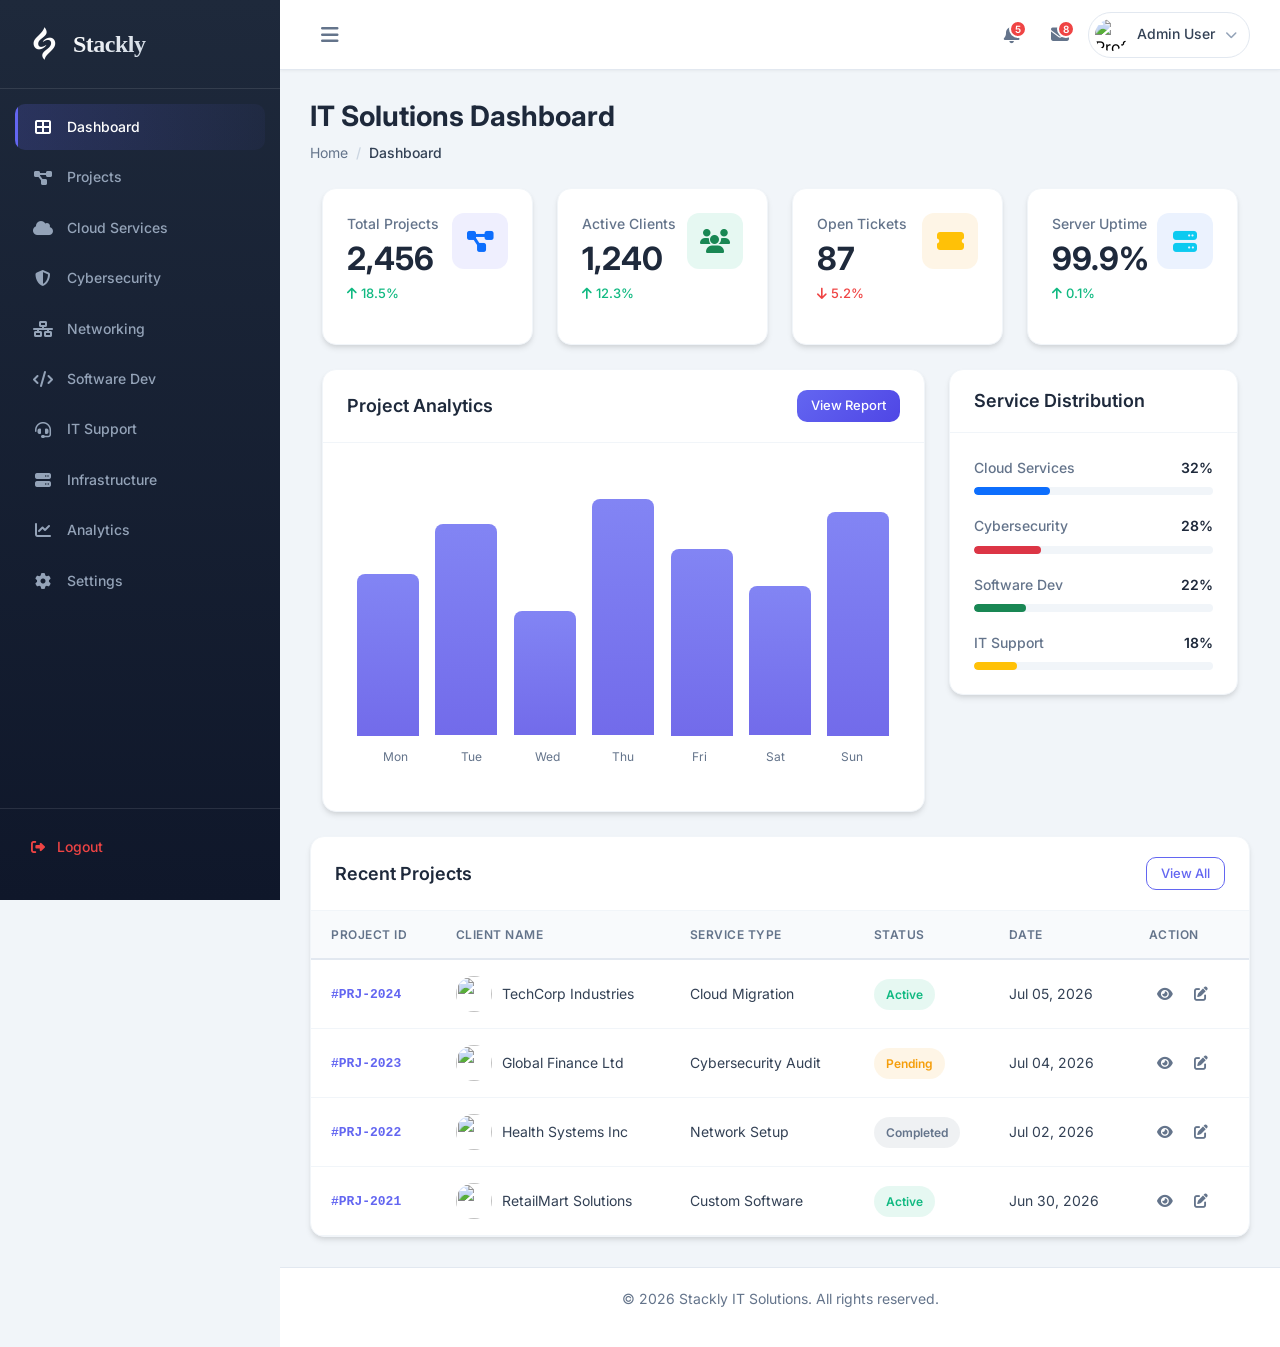
==== admin-dashboard.html @ 3735e94f "Add files via upload" ====
<!DOCTYPE html>
<html lang="en">
<head>
    <meta charset="UTF-8">
    <meta name="viewport" content="width=device-width, initial-scale=1.0, maximum-scale=1.0, user-scalable=no">
    <title>Stackly IT Solutions - Admin Dashboard</title>
    <link href="https://cdn.jsdelivr.net/npm/bootstrap@5.3.2/dist/css/bootstrap.min.css" rel="stylesheet">
    <link rel="stylesheet" href="https://cdnjs.cloudflare.com/ajax/libs/font-awesome/6.4.2/css/all.min.css">
    <link href="https://fonts.googleapis.com/css2?family=Inter:wght@300;400;500;600;700&display=swap" rel="stylesheet">
    <style>/* ============================================
   STACKLY ADMIN DASHBOARD - STYLE.CSS
   Modern, Professional, Responsive Design
   ============================================ */

/* CSS Variables */
:root {
    --primary-color: #6366f1;
    --primary-dark: #4f46e5;
    --secondary-color: #64748b;
    --success-color: #10b981;
    --danger-color: #ef4444;
    --warning-color: #f59e0b;
    --info-color: #3b82f6;
    --dark-color: #1e293b;
    --light-color: #f8fafc;
    --sidebar-width: 280px;
    --sidebar-collapsed: 80px;
    --header-height: 70px;
    --transition-speed: 0.3s;
    --border-radius: 12px;
    --box-shadow: 0 4px 6px -1px rgba(0, 0, 0, 0.1), 0 2px 4px -1px rgba(0, 0, 0, 0.06);
    --box-shadow-lg: 0 10px 15px -3px rgba(0, 0, 0, 0.1), 0 4px 6px -2px rgba(0, 0, 0, 0.05);
}

/* Reset & Base */
* {
    margin: 0;
    padding: 0;
    box-sizing: border-box;
}

body {
    font-family: 'Inter', -apple-system, BlinkMacSystemFont, 'Segoe UI', Roboto, sans-serif;
    background-color: #f1f5f9;
    color: #334155;
    overflow-x: hidden;
    line-height: 1.6;
}

a {
    text-decoration: none;
    color: inherit;
    transition: all var(--transition-speed) ease;
}

ul {
    list-style: none;
    padding: 0;
    margin: 0;
}

/* ============================================
   SIDEBAR STYLES
   ============================================ */
.sidebar {
    position: fixed;
    top: 0;
    left: 0;
    width: var(--sidebar-width);
    height: 100vh;
    background: linear-gradient(180deg, #1e293b 0%, #0f172a 100%);
    color: #fff;
    z-index: 1040;
    transition: all var(--transition-speed) ease;
    display: flex;
    flex-direction: column;
    overflow-y: auto;
    overflow-x: hidden;
}

/* Scrollbar Styling */
.sidebar::-webkit-scrollbar {
    width: 5px;
}

.sidebar::-webkit-scrollbar-track {
    background: transparent;
}

.sidebar::-webkit-scrollbar-thumb {
    background: rgba(255,255,255,0.2);
    border-radius: 10px;
}

/* Sidebar Header / Logo */
.sidebar-header {
    padding: 20px;
    display: flex;
    align-items: center;
    justify-content: space-between;
    border-bottom: 1px solid rgba(255,255,255,0.1);
    min-height: var(--header-height);
}

.logo-link {
    display: flex;
    align-items: center;
    gap: 12px;
}

.logo-container {
    display: flex;
    align-items: center;
    gap: 12px;
}

.logo-icon {
    width: 40px;
    height: 40px;
    background: linear-gradient(135deg, var(--primary-color), var(--primary-dark));
    border-radius: 10px;
    display: flex;
    align-items: center;
    justify-content: center;
    font-size: 18px;
    flex-shrink: 0;
}

.logo-text {
    font-size: 22px;
    font-weight: 700;
    letter-spacing: -0.5px;
    background: linear-gradient(135deg, #fff, #cbd5e1);
    -webkit-background-clip: text;
    -webkit-text-fill-color: transparent;
    background-clip: text;
}

.sidebar-close {
    background: none;
    border: none;
    color: #fff;
    font-size: 20px;
    cursor: pointer;
    display: none;
    padding: 5px;
    border-radius: 8px;
    transition: background 0.3s;
}

.sidebar-close:hover {
    background: rgba(255,255,255,0.1);
}

/* Sidebar Navigation */
.sidebar-nav {
    flex: 1;
    padding: 15px 0;
    display: flex;
    flex-direction: column;
}

.sidebar-menu {
    padding: 0 15px;
}

.menu-item {
    margin-bottom: 4px;
}

.menu-link {
    display: flex;
    align-items: center;
    gap: 12px;
    padding: 12px 16px;
    border-radius: 10px;
    color: #94a3b8;
    font-weight: 500;
    font-size: 14px;
    transition: all 0.3s ease;
    position: relative;
    overflow: hidden;
}

.menu-link::before {
    content: '';
    position: absolute;
    left: 0;
    top: 0;
    height: 100%;
    width: 3px;
    background: var(--primary-color);
    transform: scaleY(0);
    transition: transform 0.3s ease;
    border-radius: 0 4px 4px 0;
}

.menu-link:hover {
    color: #fff;
    background: rgba(255,255,255,0.05);
}

.menu-link:hover::before {
    transform: scaleY(1);
}

.menu-item.active .menu-link {
    color: #fff;
    background: linear-gradient(90deg, rgba(99, 102, 241, 0.2), rgba(99, 102, 241, 0.05));
}

.menu-item.active .menu-link::before {
    transform: scaleY(1);
}

.menu-icon {
    width: 24px;
    text-align: center;
    font-size: 16px;
}

.menu-text {
    white-space: nowrap;
    transition: opacity 0.3s;
}

/* Sidebar Footer / Logout */
.sidebar-footer {
    padding: 15px;
    margin-top: auto;
    border-top: 1px solid rgba(255,255,255,0.1);
}

.logout-btn {
    display: flex;
    align-items: center;
    gap: 12px;
    padding: 12px 16px;
    border-radius: 10px;
    color: #ef4444;
    font-weight: 500;
    font-size: 14px;
    transition: all 0.3s ease;
    width: 100%;
}

.logout-btn:hover {
    background: rgba(239, 68, 68, 0.1);
    color: #f87171;
}

/* ============================================
   MAIN WRAPPER
   ============================================ */
.main-wrapper {
    margin-left: var(--sidebar-width);
    min-height: 100vh;
    transition: margin-left var(--transition-speed) ease;
    display: flex;
    flex-direction: column;
}

/* ============================================
   HEADER STYLES
   ============================================ */
.main-header {
    position: sticky;
    top: 0;
    z-index: 1030;
    background: #fff;
    height: var(--header-height);
    padding: 0 24px;
    display: flex;
    align-items: center;
    justify-content: space-between;
    box-shadow: 0 1px 3px rgba(0,0,0,0.05);
    border-bottom: 1px solid #e2e8f0;
}

.header-left {
    display: flex;
    align-items: center;
    gap: 16px;
}

.hamburger-menu,
.sidebar-toggle {
    background: none;
    border: none;
    font-size: 20px;
    color: #64748b;
    cursor: pointer;
    width: 40px;
    height: 40px;
    display: flex;
    align-items: center;
    justify-content: center;
    border-radius: 10px;
    transition: all 0.3s;
}

.hamburger-menu:hover,
.sidebar-toggle:hover {
    background: #f1f5f9;
    color: var(--primary-color);
}

/* Search Box */
.search-box {
    position: relative;
    width: 300px;
}

.search-icon {
    position: absolute;
    left: 14px;
    top: 50%;
    transform: translateY(-50%);
    color: #94a3b8;
    font-size: 14px;
}

.search-input {
    width: 100%;
    padding: 10px 14px 10px 40px;
    border: 1px solid #e2e8f0;
    border-radius: 10px;
    background: #f8fafc;
    font-size: 14px;
    transition: all 0.3s;
    outline: none;
}

.search-input:focus {
    border-color: var(--primary-color);
    background: #fff;
    box-shadow: 0 0 0 3px rgba(99, 102, 241, 0.1);
}

/* Header Right */
.header-right {
    display: flex;
    align-items: center;
    gap: 8px;
}

.header-icon-wrapper {
    position: relative;
}

.header-icon {
    width: 40px;
    height: 40px;
    display: flex;
    align-items: center;
    justify-content: center;
    border-radius: 10px;
    color: #64748b;
    font-size: 18px;
    position: relative;
    transition: all 0.3s;
}

.header-icon:hover {
    background: #f1f5f9;
    color: var(--primary-color);
}

.notification-badge {
    position: absolute;
    top: 5px;
    right: 5px;
    width: 18px;
    height: 18px;
    background: var(--danger-color);
    color: #fff;
    font-size: 10px;
    font-weight: 600;
    border-radius: 50%;
    display: flex;
    align-items: center;
    justify-content: center;
    border: 2px solid #fff;
}

/* Profile Dropdown */
.profile-dropdown {
    position: relative;
}

.profile-btn {
    display: flex;
    align-items: center;
    gap: 10px;
    padding: 6px 12px 6px 6px;
    background: none;
    border: 1px solid #e2e8f0;
    border-radius: 50px;
    cursor: pointer;
    transition: all 0.3s;
}

.profile-btn:hover {
    border-color: var(--primary-color);
    box-shadow: 0 0 0 3px rgba(99, 102, 241, 0.1);
}

.profile-img {
    width: 32px;
    height: 32px;
    border-radius: 50%;
    object-fit: cover;
}

.profile-name {
    font-weight: 500;
    font-size: 14px;
    color: #334155;
}

.profile-arrow {
    font-size: 12px;
    color: #94a3b8;
    transition: transform 0.3s;
}

.profile-dropdown.active .profile-arrow {
    transform: rotate(180deg);
}

.profile-menu {
    position: absolute;
    top: calc(100% + 10px);
    right: 0;
    width: 200px;
    background: #fff;
    border-radius: 12px;
    box-shadow: var(--box-shadow-lg);
    padding: 8px;
    opacity: 0;
    visibility: hidden;
    transform: translateY(-10px);
    transition: all 0.3s ease;
    z-index: 1050;
    border: 1px solid #e2e8f0;
}

.profile-dropdown.active .profile-menu {
    opacity: 1;
    visibility: visible;
    transform: translateY(0);
}

.dropdown-item {
    display: flex;
    align-items: center;
    gap: 10px;
    padding: 10px 14px;
    border-radius: 8px;
    font-size: 14px;
    color: #334155;
    transition: all 0.2s;
}

.dropdown-item:hover {
    background: #f1f5f9;
    color: var(--primary-color);
}

.dropdown-item.text-danger:hover {
    background: #fef2f2;
    color: var(--danger-color);
}

.dropdown-divider {
    height: 1px;
    background: #e2e8f0;
    margin: 8px 0;
}

/* ============================================
   MAIN CONTENT
   ============================================ */
.main-content {
    flex: 1;
    padding: 24px;
    animation: fadeIn 0.4s ease;
}

@keyframes fadeIn {
    from { opacity: 0; transform: translateY(10px); }
    to { opacity: 1; transform: translateY(0); }
}

/* Section Header */
.section-header {
    margin-bottom: 24px;
}

.section-title {
    font-size: 28px;
    font-weight: 700;
    color: #1e293b;
    margin-bottom: 8px;
}

.breadcrumb {
    background: none;
    padding: 0;
    margin: 0;
    font-size: 14px;
}

.breadcrumb-item a {
    color: #64748b;
}

.breadcrumb-item a:hover {
    color: var(--primary-color);
}

.breadcrumb-item.active {
    color: #334155;
    font-weight: 500;
}

.breadcrumb-item + .breadcrumb-item::before {
    color: #cbd5e1;
}

/* ============================================
   CONTENT SECTIONS (Hidden by default)
   ============================================ */
.content-section {
    display: none;
    animation: fadeIn 0.4s ease;
}

.content-section.active {
    display: block;
}

/* ============================================
   STAT CARDS
   ============================================ */
.stat-card {
    background: #fff;
    border-radius: var(--border-radius);
    padding: 24px;
    box-shadow: var(--box-shadow);
    transition: transform 0.3s, box-shadow 0.3s;
    height: 100%;
    border: 1px solid #f1f5f9;
}

.stat-card:hover {
    transform: translateY(-5px);
    box-shadow: var(--box-shadow-lg);
}

.stat-card-content {
    display: flex;
    justify-content: space-between;
    align-items: flex-start;
}

.stat-label {
    font-size: 14px;
    color: #64748b;
    margin-bottom: 8px;
    font-weight: 500;
}

.stat-value {
    font-size: 32px;
    font-weight: 700;
    color: #1e293b;
    margin-bottom: 8px;
    line-height: 1;
}

.stat-change {
    font-size: 13px;
    font-weight: 500;
    display: flex;
    align-items: center;
    gap: 4px;
}

.stat-change.positive {
    color: var(--success-color);
}

.stat-change.negative {
    color: var(--danger-color);
}

.stat-icon {
    width: 56px;
    height: 56px;
    border-radius: 12px;
    display: flex;
    align-items: center;
    justify-content: center;
    font-size: 24px;
}

.bg-primary-soft { background: rgba(99, 102, 241, 0.1); }
.bg-success-soft { background: rgba(16, 185, 129, 0.1); }
.bg-warning-soft { background: rgba(245, 158, 11, 0.1); }
.bg-info-soft { background: rgba(59, 130, 246, 0.1); }
.bg-danger-soft { background: rgba(239, 68, 68, 0.1); }

/* ============================================
   CONTENT CARDS
   ============================================ */
.content-card {
    background: #fff;
    border-radius: var(--border-radius);
    box-shadow: var(--box-shadow);
    border: 1px solid #f1f5f9;
    overflow: hidden;
}

.card-header-custom {
    padding: 20px 24px;
    display: flex;
    justify-content: space-between;
    align-items: center;
    border-bottom: 1px solid #f1f5f9;
}

.card-title {
    font-size: 18px;
    font-weight: 600;
    color: #1e293b;
    margin: 0;
}

.card-body-custom {
    padding: 24px;
}

/* ============================================
   CHART PLACEHOLDER
   ============================================ */
.chart-placeholder {
    height: 300px;
    display: flex;
    flex-direction: column;
    justify-content: flex-end;
    padding: 20px 0;
}

.chart-bars {
    display: flex;
    justify-content: space-around;
    align-items: flex-end;
    height: 250px;
    gap: 16px;
    padding: 0 10px;
}

.chart-bar {
    flex: 1;
    background: linear-gradient(180deg, var(--primary-color), var(--primary-dark));
    border-radius: 8px 8px 0 0;
    min-width: 30px;
    transition: all 0.3s ease;
    animation: growUp 1s ease forwards;
    transform-origin: bottom;
    opacity: 0.8;
}

.chart-bar:hover {
    opacity: 1;
    transform: scaleY(1.05);
}

@keyframes growUp {
    from { transform: scaleY(0); }
    to { transform: scaleY(1); }
}

.chart-labels {
    display: flex;
    justify-content: space-around;
    margin-top: 12px;
    padding: 0 10px;
}

.chart-labels span {
    flex: 1;
    text-align: center;
    font-size: 12px;
    color: #64748b;
}

/* ============================================
   DISTRIBUTION CHART
   ============================================ */
.distribution-chart {
    display: flex;
    flex-direction: column;
    gap: 20px;
}

.distribution-item {
    display: flex;
    flex-direction: column;
    gap: 8px;
}

.distribution-info {
    display: flex;
    justify-content: space-between;
    font-size: 14px;
}

.distribution-name {
    color: #64748b;
    font-weight: 500;
}

.distribution-value {
    font-weight: 600;
    color: #1e293b;
}

.progress-custom {
    height: 8px;
    background: #f1f5f9;
    border-radius: 10px;
    overflow: hidden;
}

.progress-bar-custom {
    height: 100%;
    border-radius: 10px;
    transition: width 1s ease;
}

/* ============================================
   TABLES
   ============================================ */
.table-custom {
    width: 100%;
    border-collapse: separate;
    border-spacing: 0;
}

.table-custom thead th {
    padding: 14px 20px;
    font-size: 12px;
    font-weight: 600;
    text-transform: uppercase;
    letter-spacing: 0.5px;
    color: #64748b;
    background: #f8fafc;
    border-bottom: 2px solid #e2e8f0;
    white-space: nowrap;
}

.table-custom tbody td {
    padding: 16px 20px;
    font-size: 14px;
    color: #334155;
    border-bottom: 1px solid #f1f5f9;
    vertical-align: middle;
}

.table-custom tbody tr {
    transition: background 0.2s;
}

.table-custom tbody tr:hover {
    background: #f8fafc;
}

.case-id {
    font-family: 'Courier New', monospace;
    font-weight: 600;
    color: var(--primary-color);
    font-size: 13px;
}

.client-info {
    display: flex;
    align-items: center;
    gap: 10px;
}

.client-avatar {
    width: 36px;
    height: 36px;
    border-radius: 50%;
    object-fit: cover;
}

/* Badges */
.badge-status {
    display: inline-flex;
    align-items: center;
    padding: 6px 12px;
    border-radius: 50px;
    font-size: 12px;
    font-weight: 600;
}

.status-active {
    background: rgba(16, 185, 129, 0.1);
    color: var(--success-color);
}

.status-pending {
    background: rgba(245, 158, 11, 0.1);
    color: var(--warning-color);
}

.status-closed {
    background: rgba(100, 116, 139, 0.1);
    color: var(--secondary-color);
}

.badge-role {
    display: inline-flex;
    align-items: center;
    padding: 4px 10px;
    border-radius: 6px;
    font-size: 12px;
    font-weight: 600;
}

.role-admin {
    background: rgba(99, 102, 241, 0.1);
    color: var(--primary-color);
}

.role-lawyer {
    background: rgba(59, 130, 246, 0.1);
    color: var(--info-color);
}

.role-clerk {
    background: rgba(16, 185, 129, 0.1);
    color: var(--success-color);
}

/* Action Buttons */
.btn-action {
    display: inline-flex;
    align-items: center;
    justify-content: center;
    width: 32px;
    height: 32px;
    border-radius: 8px;
    color: #64748b;
    margin-right: 4px;
    transition: all 0.2s;
}

.btn-action:hover {
    background: #f1f5f9;
    color: var(--primary-color);
}

.btn-action.text-danger:hover {
    background: #fef2f2;
    color: var(--danger-color);
}

/* ============================================
   CATEGORY CARDS (Law Section)
   ============================================ */
.category-card {
    background: #fff;
    border-radius: var(--border-radius);
    padding: 30px;
    text-align: center;
    box-shadow: var(--box-shadow);
    border: 1px solid #f1f5f9;
    transition: all 0.3s ease;
    height: 100%;
}

.category-card:hover {
    transform: translateY(-5px);
    box-shadow: var(--box-shadow-lg);
}

.category-icon {
    width: 70px;
    height: 70px;
    border-radius: 16px;
    display: flex;
    align-items: center;
    justify-content: center;
    font-size: 28px;
    margin: 0 auto 20px;
}

.category-card h4 {
    font-size: 18px;
    font-weight: 600;
    margin-bottom: 12px;
    color: #1e293b;
}

.category-card p {
    font-size: 14px;
    color: #64748b;
    margin-bottom: 20px;
    line-height: 1.6;
}

/* ============================================
   DOCUMENT CARDS
   ============================================ */
.document-card {
    background: #fff;
    border-radius: var(--border-radius);
    padding: 24px;
    box-shadow: var(--box-shadow);
    border: 1px solid #f1f5f9;
    transition: all 0.3s ease;
    height: 100%;
}

.document-card:hover {
    transform: translateY(-5px);
    box-shadow: var(--box-shadow-lg);
}

.document-icon {
    font-size: 48px;
    margin-bottom: 16px;
}

.document-card h5 {
    font-size: 18px;
    font-weight: 600;
    margin-bottom: 10px;
    color: #1e293b;
}

.document-card p {
    font-size: 14px;
    color: #64748b;
    margin-bottom: 20px;
}

.document-meta {
    display: flex;
    justify-content: space-between;
    align-items: center;
}

.document-meta span {
    font-size: 13px;
    color: #94a3b8;
}

/* ============================================
   SETTINGS FORM
   ============================================ */
.settings-form .form-label {
    font-size: 14px;
    font-weight: 500;
    color: #334155;
    margin-bottom: 8px;
}

.form-control-custom {
    width: 100%;
    padding: 12px 16px;
    border: 1px solid #e2e8f0;
    border-radius: 10px;
    font-size: 14px;
    background: #f8fafc;
    transition: all 0.3s;
    outline: none;
    color: #334155;
}

.form-control-custom:focus {
    border-color: var(--primary-color);
    background: #fff;
    box-shadow: 0 0 0 3px rgba(99, 102, 241, 0.1);
}

/* Notification Settings */
.notification-settings {
    display: flex;
    flex-direction: column;
    gap: 16px;
}

.form-check-custom {
    display: flex;
    align-items: center;
    gap: 12px;
    cursor: pointer;
}

.form-check-custom input[type="checkbox"] {
    width: 20px;
    height: 20px;
    accent-color: var(--primary-color);
    cursor: pointer;
}

.form-check-custom label {
    font-size: 14px;
    color: #334155;
    cursor: pointer;
    margin: 0;
}

/* ============================================
   FOOTER
   ============================================ */
.main-footer {
    padding: 20px 24px;
    text-align: center;
    border-top: 1px solid #e2e8f0;
    background: #fff;
    font-size: 14px;
    color: #64748b;
}

/* ============================================
   MOBILE OVERLAY
   ============================================ */
.mobile-overlay {
    position: fixed;
    top: 0;
    left: 0;
    width: 100%;
    height: 100%;
    background: rgba(0,0,0,0.5);
    z-index: 1035;
    opacity: 0;
    visibility: hidden;
    transition: all 0.3s ease;
}

.mobile-overlay.active {
    opacity: 1;
    visibility: visible;
}

/* ============================================
   COLLAPSED SIDEBAR (Desktop)
   ============================================ */
.sidebar.collapsed {
    width: var(--sidebar-collapsed);
}

.sidebar.collapsed .logo-text,
.sidebar.collapsed .menu-text,
.sidebar.collapsed .logout-btn span {
    opacity: 0;
    display: none;
}

.sidebar.collapsed .logo-container {
    justify-content: center;
}

.sidebar.collapsed .menu-link {
    justify-content: center;
    padding: 12px;
}

.sidebar.collapsed .sidebar-menu {
    padding: 0 10px;
}

.sidebar.collapsed .logout-btn {
    justify-content: center;
    padding: 12px;
}

.sidebar.collapsed + .main-wrapper {
    margin-left: var(--sidebar-collapsed);
}

/* ============================================
   RESPONSIVE STYLES
   ============================================ */
@media (max-width: 1199.98px) {
    .search-box {
        width: 200px;
    }
}

@media (max-width: 991.98px) {
    /* Sidebar becomes overlay on mobile */
    .sidebar {
        transform: translateX(-100%);
        width: var(--sidebar-width);
    }

    .sidebar.active {
        transform: translateX(0);
    }

    .sidebar.collapsed {
        transform: translateX(-100%);
        width: var(--sidebar-width);
    }

    .sidebar.collapsed .logo-text,
    .sidebar.collapsed .menu-text,
    .sidebar.collapsed .logout-btn span {
        display: inline;
        opacity: 1;
    }

    .sidebar.collapsed .menu-link {
        justify-content: flex-start;
        padding: 12px 16px;
    }

    .sidebar.collapsed .sidebar-menu {
        padding: 0 15px;
    }

    .sidebar.collapsed .logout-btn {
        justify-content: flex-start;
        padding: 12px 16px;
    }

    .main-wrapper {
        margin-left: 0;
    }

    .sidebar-close {
        display: block;
    }

    .search-box {
        width: 180px;
    }

    .profile-name {
        display: none !important;
    }
}

@media (max-width: 767.98px) {
    .main-content {
        padding: 16px;
    }

    .section-title {
        font-size: 22px;
    }

    .search-box {
        width: 140px;
    }

    .search-input {
        padding: 8px 10px 8px 36px;
        font-size: 13px;
    }

    .stat-value {
        font-size: 24px;
    }

    .card-header-custom {
        padding: 16px;
        flex-direction: column;
        gap: 10px;
        align-items: flex-start;
    }

    .table-custom thead th,
    .table-custom tbody td {
        padding: 12px 14px;
        font-size: 13px;
    }

    .client-avatar {
        width: 28px;
        height: 28px;
    }
}

@media (max-width: 575.98px) {
    .main-header {
        padding: 0 12px;
    }

    .header-left {
        gap: 8px;
    }

    .header-right {
        gap: 4px;
    }

    .search-box {
        width: 120px;
    }

    .main-content {
        padding: 12px;
    }

    .stat-card {
        padding: 16px;
    }

    .stat-icon {
        width: 44px;
        height: 44px;
        font-size: 18px;
    }

    .category-card {
        padding: 20px;
    }

    .category-icon {
        width: 50px;
        height: 50px;
        font-size: 20px;
    }
}

/* Smooth scrollbar for main content */
.main-content::-webkit-scrollbar {
    width: 8px;
}

.main-content::-webkit-scrollbar-track {
    background: #f1f5f9;
}

.main-content::-webkit-scrollbar-thumb {
    background: #cbd5e1;
    border-radius: 4px;
}

/* Button Styles */
.btn {
    display: inline-flex;
    align-items: center;
    justify-content: center;
    gap: 8px;
    padding: 10px 20px;
    border-radius: 10px;
    font-size: 14px;
    font-weight: 500;
    transition: all 0.3s;
    border: none;
    cursor: pointer;
}

.btn-primary {
    background: linear-gradient(135deg, var(--primary-color), var(--primary-dark));
    color: #fff;
}

.btn-primary:hover {
    transform: translateY(-2px);
    box-shadow: 0 4px 12px rgba(99, 102, 241, 0.3);
}

.btn-outline-primary {
    background: transparent;
    color: var(--primary-color);
    border: 1px solid var(--primary-color);
}

.btn-outline-primary:hover {
    background: var(--primary-color);
    color: #fff;
}

.btn-outline-secondary {
    background: transparent;
    color: #64748b;
    border: 1px solid #e2e8f0;
}

.btn-outline-secondary:hover {
    background: #f1f5f9;
}

.btn-outline-danger {
    background: transparent;
    color: var(--danger-color);
    border: 1px solid var(--danger-color);
}

.btn-outline-danger:hover {
    background: var(--danger-color);
    color: #fff;
}

.btn-outline-success {
    background: transparent;
    color: var(--success-color);
    border: 1px solid var(--success-color);
}

.btn-outline-success:hover {
    background: var(--success-color);
    color: #fff;
}

.btn-outline-warning {
    background: transparent;
    color: var(--warning-color);
    border: 1px solid var(--warning-color);
}

.btn-outline-warning:hover {
    background: var(--warning-color);
    color: #fff;
}

.btn-sm {
    padding: 6px 14px;
    font-size: 13px;
}

.w-100 {
    width: 100%;
}

/* Utility classes */
.text-danger {
    color: var(--danger-color) !important;
}

.ms-2 {
    margin-left: 0.5rem;
}

.mt-4 {
    margin-top: 1.5rem;


}

        
.logo{
    display:flex;
    align-items:center;
    gap:5px;
}

.logo-img{
    width:48px;
    height:48px;
    object-fit:contain;
}

.logo-text{
    font-family:'Playfair Display', serif;
    font-size:24px;
    font-weight:600;
    color:#fff;
    margin:0;
}






@media (max-width:576px){
    .search-box{
        display:none;
    }
}

@media (max-width:576px){
    .header-icon{
        width:34px;
        height:34px;
        font-size:15px;
    }
}
@media (max-width:576px){
    .logo-img{
        width:38px;
        height:38px;
    }

    .logo-text{
        font-size:20px;
    }
}


@media (max-width:576px){
    .sidebar{
        width:260px;
    }
}

@media (max-width:576px){

    .stat-card,
    .content-card,
    .category-card,
    .document-card{
        padding:15px;
        border-radius:12px;
    }

}


.table-responsive{
    overflow-x:auto;
    -webkit-overflow-scrolling:touch;
}



@media (max-width:576px){

    .btn{
        width:100%;
        margin-top:8px;
    }

}
@media (max-width:576px){

    .main-header{
        height:60px;
        padding:0 10px;
    }

}
@media (max-width:576px){

    .stat-value{
        font-size:20px;
    }

}









/* =========================
   MOBILE RESPONSIVE FIX
========================= */

html,
body{
    overflow-x:hidden;
    width:100%;
}

.main-wrapper{
    width:100%;
    overflow-x:hidden;
}

.main-content{
    width:100%;
    overflow-x:hidden;
}

/* Cards */
@media (max-width:768px){

    .row{
        --bs-gutter-x:1rem;
    }

    .stat-card{
        margin-bottom:15px;
    }

    .stat-card-content{
        flex-direction:column;
        gap:15px;
        align-items:flex-start;
    }

    .stat-icon{
        align-self:flex-end;
    }

    .content-card{
        overflow:hidden;
    }

    .card-body-custom{
        padding:15px;
    }

}

/* Charts */

@media (max-width:768px){

    .chart-placeholder{
        height:220px;
    }

    .chart-bars{
        height:170px;
        gap:8px;
    }

    .chart-bar{
        min-width:14px;
    }

}

/* Tables */

.table-responsive{
    overflow-x:auto;
    -webkit-overflow-scrolling:touch;
}

.table-custom{
    min-width:700px;
}

/* Header */

@media(max-width:768px){

    .main-header{
        padding:0 12px;
    }

    .header-right{
        gap:6px;
    }

    .profile-btn{
        padding:5px;
        border:none;
    }

}

/* Sidebar */

@media(max-width:768px){

    .sidebar{
        width:260px;
    }

}

/* Content */

@media(max-width:768px){

    .section-title{
        font-size:22px;
    }

    .main-content{
        padding:15px;
    }

}

/* Notification List */
.notification-list {
    display: flex;
    flex-direction: column;
    gap: 12px;
}

.notification-item {
    display: flex;
    align-items: flex-start;
    gap: 14px;
    padding: 16px;
    border-radius: 12px;
    background: #f8fafc;
    transition: all 0.3s ease;
    border-left: 3px solid transparent;
}

.notification-item:hover {
    background: #f1f5f9;
}

.notification-item.unread {
    background: #fff;
    border-left: 3px solid var(--primary-color);
    box-shadow: 0 2px 8px rgba(99, 102, 241, 0.08);
}

.notification-icon {
    width: 44px;
    height: 44px;
    border-radius: 10px;
    display: flex;
    align-items: center;
    justify-content: center;
    font-size: 18px;
    flex-shrink: 0;
}

.notification-content {
    flex: 1;
}

.notification-content h6 {
    font-size: 14px;
    font-weight: 600;
    color: #1e293b;
    margin: 0 0 4px 0;
}

.notification-content p {
    font-size: 13px;
    color: #64748b;
    margin: 0 0 6px 0;
    line-height: 1.5;
}

.notification-time {
    font-size: 12px;
    color: #94a3b8;
}


/* ============================================
   DESKTOP VIEW FIXES (992px and above)
   ============================================ */

@media (min-width: 992px) {
    .sidebar {
        position: fixed;
        top: 0;
        left: 0;
        width: var(--sidebar-width);
        height: 100vh;
        transform: translateX(0) !important;
        z-index: 1040;
    }

    .sidebar.collapsed {
        width: var(--sidebar-collapsed);
    }

    .sidebar.collapsed .logo-text,
    .sidebar.collapsed .menu-text,
    .sidebar.collapsed .logout-btn span {
        opacity: 0;
        display: none;
    }

    .sidebar.collapsed .logo-container,
    .sidebar.collapsed .menu-link,
    .sidebar.collapsed .logout-btn {
        justify-content: center;
    }

    .sidebar.collapsed .menu-link {
        padding: 12px;
    }

    .sidebar.collapsed .sidebar-menu {
        padding: 0 10px;
    }

    .sidebar.collapsed .logout-btn {
        padding: 12px;
    }

    .main-wrapper {
        margin-left: var(--sidebar-width);
    }

    .sidebar.collapsed + .main-wrapper {
        margin-left: var(--sidebar-collapsed);
    }

    .mobile-overlay {
        display: none !important;
    }

    .sidebar-close {
        display: none !important;
    }

    .hamburger-menu {
        display: none !important;
    }

    .sidebar-toggle {
        display: flex !important;
    }

    /* Stat cards - 4 per row on desktop */
    .col-xl-3 {
        flex: 0 0 auto;
        width: 25%;
    }

    /* Category cards - 4 per row on desktop */
    .col-lg-3 {
        flex: 0 0 auto;
        width: 25%;
    }

    /* Document cards - 3 per row on desktop */
    .col-lg-4 {
        flex: 0 0 auto;
        width: 33.333333%;
    }

    /* Charts - 8/4 split on desktop */
    .col-lg-8 {
        flex: 0 0 auto;
        width: 66.666667%;
    }

    .col-lg-4 {
        flex: 0 0 auto;
        width: 33.333333%;
    }

    /* Settings - 8/4 split */
    .col-lg-8 {
        flex: 0 0 auto;
        width: 66.666667%;
    }

    /* Search box visible on desktop */
    .search-box {
        display: block;
        width: 300px;
    }

    /* Profile name visible */
    .profile-name {
        display: inline !important;
    }

    /* Table responsive - no need for scroll on desktop */
    .table-responsive {
        overflow-x: visible;
    }

    .table-custom {
        min-width: auto;
    }
}

/* ============================================
   TABLET VIEW (768px - 991px)
   ============================================ */

@media (min-width: 768px) and (max-width: 991.98px) {
    .sidebar {
        transform: translateX(-100%);
        width: var(--sidebar-width);
    }

    .sidebar.active {
        transform: translateX(0);
    }

    .main-wrapper {
        margin-left: 0;
    }

    .sidebar-toggle {
        display: none !important;
    }

    .hamburger-menu {
        display: flex !important;
    }

    /* Stat cards - 2 per row on tablet */
    .col-md-6 {
        flex: 0 0 auto;
        width: 50%;
    }

    /* Category cards - 2 per row on tablet */
    .col-md-6 {
        flex: 0 0 auto;
        width: 50%;
    }

    /* Document cards - 2 per row on tablet */
    .col-md-6 {
        flex: 0 0 auto;
        width: 50%;
    }

    /* Charts - full width on tablet */
    .col-lg-8, .col-lg-4 {
        flex: 0 0 auto;
        width: 100%;
    }

    /* Settings - full width on tablet */
    .col-lg-8, .col-lg-4 {
        flex: 0 0 auto;
        width: 100%;
    }

    .search-box {
        width: 200px;
    }

    .profile-name {
        display: none !important;
    }
}

/* ============================================
   MOBILE VIEW (below 768px)
   ============================================ */

@media (max-width: 767.98px) {
    .sidebar {
        transform: translateX(-100%);
        width: 280px !important;
    }

    .sidebar.active {
        transform: translateX(0);
    }

    .main-wrapper {
        margin-left: 0 !important;
    }

    .sidebar-toggle {
        display: none !important;
    }

    .hamburger-menu {
        display: flex !important;
    }

    /* Stat cards - 2 per row on mobile */
    .col-6 {
        flex: 0 0 auto;
        width: 50%;
    }

    /* Category cards - 2 per row on mobile */
    .col-6 {
        flex: 0 0 auto;
        width: 50%;
    }

    /* Document cards - 2 per row on mobile */
    .col-6 {
        flex: 0 0 auto;
        width: 50%;
    }

    /* Charts - full width on mobile */
    .col-lg-8, .col-lg-4, .col-md-6 {
        flex: 0 0 auto;
        width: 100%;
    }

    /* Settings - full width on mobile */
    .col-lg-8, .col-lg-4, .col-md-6 {
        flex: 0 0 auto;
        width: 100%;
    }

    .search-box {
        display: none;
    }

    .profile-name {
        display: none !important;
    }

    .main-content {
        padding: 16px;
    }

    .section-title {
        font-size: 22px;
    }

    .stat-card {
        padding: 16px;
    }

    .stat-value {
        font-size: 22px;
    }

    .chart-placeholder {
        height: 220px;
    }

    .chart-bars {
        height: 170px;
    }

    .table-responsive {
        overflow-x: auto;
        -webkit-overflow-scrolling: touch;
    }

    .table-custom {
        min-width: 600px;
    }

    .card-header-custom {
        padding: 16px;
        flex-direction: column;
        gap: 10px;
        align-items: flex-start;
    }
}

/* ============================================
   EXTRA SMALL MOBILE (below 576px)
   ============================================ */

@media (max-width: 575.98px) {
    .main-header {
        height: 60px;
        padding: 0 12px;
    }

    .header-left {
        gap: 8px;
    }

    .header-right {
        gap: 4px;
    }

    .hamburger-menu, .sidebar-toggle {
        width: 36px;
        height: 36px;
        font-size: 16px;
    }

    .header-icon {
        width: 34px;
        height: 34px;
        font-size: 15px;
    }

    .profile-btn {
        padding: 4px 8px 4px 4px;
    }

    .profile-img {
        width: 28px;
        height: 28px;
    }

    .main-content {
        padding: 12px;
    }

    .section-title {
        font-size: 20px;
    }

    .breadcrumb {
        font-size: 12px;
    }

    .stat-card {
        padding: 14px;
    }

    .stat-card-content {
        flex-direction: row;
        gap: 10px;
        align-items: center;
    }

    .stat-value {
        font-size: 20px;
    }

    .stat-label {
        font-size: 12px;
    }

    .stat-change {
        font-size: 11px;
    }

    .stat-icon {
        width: 40px;
        height: 40px;
        font-size: 16px;
    }

    .content-card {
        border-radius: 12px;
    }

    .card-header-custom {
        padding: 14px 16px;
    }

    .card-body-custom {
        padding: 16px;
    }

    .card-title {
        font-size: 16px;
    }

    .chart-placeholder {
        height: 200px;
        padding: 10px 0;
    }

    .chart-bars {
        height: 160px;
        gap: 6px;
    }

    .chart-bar {
        min-width: 12px;
        border-radius: 4px 4px 0 0;
    }

    .chart-labels {
        margin-top: 8px;
    }

    .chart-labels span {
        font-size: 10px;
    }

    .distribution-chart {
        gap: 14px;
    }

    .distribution-info {
        font-size: 13px;
    }

    .progress-custom {
        height: 6px;
    }

    .table-custom thead th,
    .table-custom tbody td {
        padding: 10px 12px;
        font-size: 12px;
    }

    .client-avatar {
        width: 28px;
        height: 28px;
    }

    .case-id {
        font-size: 11px;
    }

    .badge-status {
        padding: 4px 8px;
        font-size: 10px;
    }

    .btn-action {
        width: 28px;
        height: 28px;
    }

    .category-card {
        padding: 18px;
        border-radius: 12px;
    }

    .category-icon {
        width: 48px;
        height: 48px;
        font-size: 20px;
        border-radius: 12px;
    }

    .category-card h4 {
        font-size: 15px;
    }

    .category-card p {
        font-size: 12px;
    }

    .document-card {
        padding: 18px;
        border-radius: 12px;
    }

    .document-icon {
        font-size: 36px;
    }

    .document-card h5 {
        font-size: 15px;
    }

    .document-card p {
        font-size: 12px;
    }

    .settings-form .form-label {
        font-size: 13px;
    }

    .form-control-custom {
        padding: 10px 12px;
        font-size: 13px;
    }

    .btn {
        padding: 8px 16px;
        font-size: 13px;
    }

    .btn-sm {
        padding: 5px 10px;
        font-size: 12px;
    }

    .main-footer {
        padding: 14px 16px;
        font-size: 12px;
    }

    .sidebar {
        width: 260px;
    }

    .sidebar-header {
        padding: 14px 16px;
        min-height: 60px;
    }

    .logo-img {
        width: 36px;
        height: 36px;
    }

    .logo-text {
        font-size: 18px;
    }

    .menu-link {
        padding: 10px 14px;
        font-size: 13px;
    }

    .menu-icon {
        font-size: 15px;
    }

    .notification-item {
        padding: 12px;
        gap: 10px;
    }

    .notification-icon {
        width: 36px;
        height: 36px;
        font-size: 15px;
    }

    .notification-content h6 {
        font-size: 13px;
    }

    .notification-content p {
        font-size: 12px;
    }

    .notification-time {
        font-size: 11px;
    }
}

/* ============================================
   VERY SMALL SCREENS (below 360px)
   ============================================ */

@media (max-width: 360px) {
    .main-header {
        padding: 0 8px;
    }

    .header-right {
        gap: 2px;
    }

    .header-icon {
        width: 30px;
        height: 30px;
        font-size: 13px;
    }

    .notification-badge {
        width: 14px;
        height: 14px;
        font-size: 8px;
    }

    .profile-btn {
        padding: 3px;
        border: none;
    }

    .profile-img {
        width: 24px;
        height: 24px;
    }

    .main-content {
        padding: 8px;
    }

    .stat-card {
        padding: 12px;
    }

    .stat-value {
        font-size: 18px;
    }

    .stat-icon {
        width: 36px;
        height: 36px;
        font-size: 16px;
    }

    .chart-bars {
        gap: 4px;
    }

    .chart-bar {
        min-width: 10px;
    }

    .table-custom thead th,
    .table-custom tbody td {
        padding: 8px 10px;
        font-size: 11px;
    }
}

/* ============================================
   BASE FIXES (All Screens)
   ============================================ */

html, body {
    overflow-x: hidden;
    width: 100%;
    max-width: 100vw;
}

.main-wrapper {
    width: 100%;
    overflow-x: hidden;
    min-width: 0;
}

.main-content {
    width: 100%;
    overflow-x: hidden;
    min-width: 0;
}

.row {
    margin-left: 0;
    margin-right: 0;
    --bs-gutter-x: 1.5rem;
}

.row > * {
    padding-left: 0.75rem;
    padding-right: 0.75rem;
}

.container, .container-fluid {
    max-width: 100%;
    padding-left: 0.75rem;
    padding-right: 0.75rem;
}

* {
    max-width: 100%;
}

img, video, iframe, embed, object {
    max-width: 100%;
    height: auto;
}

.table-responsive {
    display: block;
    width: 100%;
    overflow-x: auto;
    -webkit-overflow-scrolling: touch;
}

.stat-card, .content-card, .category-card, .document-card {
    word-wrap: break-word;
    overflow-wrap: break-word;
}

/* Touch device optimizations */
@media (hover: none) and (pointer: coarse) {
    .menu-link:hover {
        background: none;
    }

    .menu-item.active .menu-link {
        background: linear-gradient(90deg, rgba(99, 102, 241, 0.2), rgba(99, 102, 241, 0.05));
    }

    .stat-card:hover,
    .category-card:hover,
    .document-card:hover {
        transform: none;
        box-shadow: var(--box-shadow);
    }

    .btn:hover {
        transform: none;
    }

    .btn-primary:hover {
        box-shadow: none;
    }
}

/* iOS Safari fixes */
@supports (-webkit-touch-callout: none) {
    .sidebar {
        -webkit-overflow-scrolling: touch;
    }

    .main-content {
        -webkit-overflow-scrolling: touch;
    }
}









/* ===============================
   DESKTOP VIEW (992px and Above)
================================= */

@media (min-width: 992px) {

    /* Sidebar */
    .sidebar{
        width:280px;
        transform:translateX(0);
        position:fixed;
        left:0;
        top:0;
        height:100vh;
    }

    .main-wrapper{
        margin-left:280px;
        width:calc(100% - 280px);
    }

    /* Header */
    .main-header{
        height:70px;
        padding:0 30px;
    }

    .search-box{
        width:320px;
        display:block;
    }

    .profile-name{
        display:inline !important;
    }

    .hamburger-menu{
        display:none !important;
    }

    .sidebar-toggle{
        display:flex !important;
    }

    /* Dashboard Cards */
    .stat-card{
        height:100%;
        padding:24px;
    }

    .stat-value{
        font-size:32px;
    }

    /* Main Content */
    .main-content{
        padding:30px;
    }

    /* Tables */
    .table-responsive{
        overflow-x:visible;
    }

    .table-custom{
        min-width:100%;
    }

    /* Charts */
    .chart-placeholder{
        height:320px;
    }

    .chart-bars{
        height:260px;
    }

    /* Grid */
    .col-xl-3{
        width:25%;
    }

    .col-lg-4{
        width:33.333333%;
    }

    .col-lg-8{
        width:66.666667%;
    }

    /* Footer */
    .main-footer{
        padding:20px 30px;
    }
}

.container-fluid{
    width:100%;
    max-width:100%;
}

.main-wrapper{
    transition:.3s;
}

.main-content{
    min-height:calc(100vh - 70px);
}

.content-card,
.stat-card,
.category-card,
.document-card{
    border-radius:14px;
}




















</style>
<!-- <base target="_blank"> -->
</head>
<body>
    <div class="mobile-overlay" id="mobileOverlay"></div>
    <aside class="sidebar" id="sidebar">
        <div class="sidebar-header">
            <a href="index.html" class="logo">
                <img src="logoo.webp" alt="Stackly Logo" class="logo-img">
                <span class="logo-text">Stackly</span>
            </a>
            <button class="sidebar-close d-lg-none" id="sidebarClose"><i class="fas fa-times"></i></button>
        </div>
        <nav class="sidebar-nav">
            <ul class="sidebar-menu">
                <li class="menu-item active" data-section="dashboard"><a href="#" class="menu-link"><i class="fas fa-th-large menu-icon"></i><span class="menu-text">Dashboard</span></a></li>
                <li class="menu-item" data-section="projects"><a href="#" class="menu-link"><i class="fas fa-project-diagram menu-icon"></i><span class="menu-text">Projects</span></a></li>
                <li class="menu-item" data-section="cloud-services"><a href="#" class="menu-link"><i class="fas fa-cloud menu-icon"></i><span class="menu-text">Cloud Services</span></a></li>
                <li class="menu-item" data-section="cybersecurity"><a href="#" class="menu-link"><i class="fas fa-shield-alt menu-icon"></i><span class="menu-text">Cybersecurity</span></a></li>
                <li class="menu-item" data-section="networking"><a href="#" class="menu-link"><i class="fas fa-network-wired menu-icon"></i><span class="menu-text">Networking</span></a></li>
                <li class="menu-item" data-section="software-dev"><a href="#" class="menu-link"><i class="fas fa-code menu-icon"></i><span class="menu-text">Software Dev</span></a></li>
                <li class="menu-item" data-section="support"><a href="#" class="menu-link"><i class="fas fa-headset menu-icon"></i><span class="menu-text">IT Support</span></a></li>
                <li class="menu-item" data-section="infrastructure"><a href="#" class="menu-link"><i class="fas fa-server menu-icon"></i><span class="menu-text">Infrastructure</span></a></li>
                <li class="menu-item" data-section="analytics"><a href="#" class="menu-link"><i class="fas fa-chart-line menu-icon"></i><span class="menu-text">Analytics</span></a></li>
                <li class="menu-item" data-section="settings"><a href="#" class="menu-link"><i class="fas fa-cog menu-icon"></i><span class="menu-text">Settings</span></a></li>
            </ul>
            <div class="sidebar-footer">
                <a href="login.html" class="logout-btn"><i class="fas fa-sign-out-alt"></i><span>Logout</span></a>
            </div>
        </nav>
    </aside>
    <div class="main-wrapper" id="mainWrapper">
        <header class="main-header">
            <div class="header-left">
                <button class="hamburger-menu d-lg-none" id="hamburgerMenu"><i class="fas fa-bars"></i></button>
                <button class="sidebar-toggle d-none d-lg-flex" id="sidebarToggle"><i class="fas fa-bars"></i></button>
            </div>
            <div class="header-right">
                <div class="header-icon-wrapper"><a href="404.html" class="header-icon"><i class="fas fa-bell"></i><span class="notification-badge">5</span></a></div>
                <div class="header-icon-wrapper"><a href="404.html" class="header-icon"><i class="fas fa-envelope"></i><span class="notification-badge">8</span></a></div>
                <div class="profile-dropdown" id="profileDropdown">
                    <a href="404.html"><button class="profile-btn" id="profileBtn"><img src="https://ui-avatars.com/api/?name=Admin+User&background=6366f1&color=fff" alt="Profile" class="profile-img"><span class="profile-name d-none d-md-inline">Admin User</span><i class="fas fa-chevron-down profile-arrow"></i></button></a>
                    <div class="dropdown-menu profile-menu" id="profileMenu">
                        <a href="404.html" class="dropdown-item"><i class="fas fa-user"></i> My Profile</a>
                        <a href="404.html" class="dropdown-item"><i class="fas fa-cog"></i> Account Settings</a>
                        <div class="dropdown-divider"></div>
                        <a href="404.html" class="dropdown-item text-danger"><i class="fas fa-sign-out-alt"></i> Logout</a>
                    </div>
                </div>
            </div>
        </header>
        <main class="main-content">
            <section class="content-section active" id="dashboard">
                <div class="section-header">
                    <h1 class="section-title">IT Solutions Dashboard</h1>
                    <nav aria-label="breadcrumb"><ol class="breadcrumb"><li class="breadcrumb-item"><a href="404.html">Home</a></li><li class="breadcrumb-item active">Dashboard</li></ol></nav>
                </div>
                <div class="row g-4 mb-4">
                    <div class="col-xl-3 col-md-6">
                        <div class="stat-card">
                            <div class="stat-card-content">
                                <div><p class="stat-label">Total Projects</p><h3 class="stat-value">2,456</h3><p class="stat-change positive"><i class="fas fa-arrow-up"></i> 18.5%</p></div>
                                <div class="stat-icon bg-primary-soft"><i class="fas fa-project-diagram text-primary"></i></div>
                            </div>
                        </div>
                    </div>
                    <div class="col-xl-3 col-md-6">
                        <div class="stat-card">
                            <div class="stat-card-content">
                                <div><p class="stat-label">Active Clients</p><h3 class="stat-value">1,240</h3><p class="stat-change positive"><i class="fas fa-arrow-up"></i> 12.3%</p></div>
                                <div class="stat-icon bg-success-soft"><i class="fas fa-users text-success"></i></div>
                            </div>
                        </div>
                    </div>
                    <div class="col-xl-3 col-md-6">
                        <div class="stat-card">
                            <div class="stat-card-content">
                                <div><p class="stat-label">Open Tickets</p><h3 class="stat-value">87</h3><p class="stat-change negative"><i class="fas fa-arrow-down"></i> 5.2%</p></div>
                                <div class="stat-icon bg-warning-soft"><i class="fas fa-ticket-alt text-warning"></i></div>
                            </div>
                        </div>
                    </div>
                    <div class="col-xl-3 col-md-6">
                        <div class="stat-card">
                            <div class="stat-card-content">
                                <div><p class="stat-label">Server Uptime</p><h3 class="stat-value">99.9%</h3><p class="stat-change positive"><i class="fas fa-arrow-up"></i> 0.1%</p></div>
                                <div class="stat-icon bg-info-soft"><i class="fas fa-server text-info"></i></div>
                            </div>
                        </div>
                    </div>
                </div>
                <div class="row g-4 mb-4">
                    <div class="col-lg-8">
                        <div class="content-card">
                            <div class="card-header-custom"><h5 class="card-title">Project Analytics</h5><a href="404.html" class="btn btn-sm btn-primary">View Report</a></div>
                            <div class="card-body-custom">
                                <div class="chart-placeholder">
                                    <div class="chart-bars"><div class="chart-bar" style="height: 65%"></div><div class="chart-bar" style="height: 85%"></div><div class="chart-bar" style="height: 50%"></div><div class="chart-bar" style="height: 95%"></div><div class="chart-bar" style="height: 75%"></div><div class="chart-bar" style="height: 60%"></div><div class="chart-bar" style="height: 90%"></div></div>
                                    <div class="chart-labels"><span>Mon</span><span>Tue</span><span>Wed</span><span>Thu</span><span>Fri</span><span>Sat</span><span>Sun</span></div>
                                </div>
                            </div>
                        </div>
                    </div>
                    <div class="col-lg-4">
                        <div class="content-card">
                            <div class="card-header-custom"><h5 class="card-title">Service Distribution</h5></div>
                            <div class="card-body-custom">
                                <div class="distribution-chart">
                                    <div class="distribution-item"><div class="distribution-info"><span class="distribution-name">Cloud Services</span><span class="distribution-value">32%</span></div><div class="progress-custom"><div class="progress-bar-custom bg-primary" style="width: 32%"></div></div></div>
                                    <div class="distribution-item"><div class="distribution-info"><span class="distribution-name">Cybersecurity</span><span class="distribution-value">28%</span></div><div class="progress-custom"><div class="progress-bar-custom bg-danger" style="width: 28%"></div></div></div>
                                    <div class="distribution-item"><div class="distribution-info"><span class="distribution-name">Software Dev</span><span class="distribution-value">22%</span></div><div class="progress-custom"><div class="progress-bar-custom bg-success" style="width: 22%"></div></div></div>
                                    <div class="distribution-item"><div class="distribution-info"><span class="distribution-name">IT Support</span><span class="distribution-value">18%</span></div><div class="progress-custom"><div class="progress-bar-custom bg-warning" style="width: 18%"></div></div></div>
                                </div>
                            </div>
                        </div>
                    </div>
                </div>
                <div class="content-card">
                    <div class="card-header-custom"><h5 class="card-title">Recent Projects</h5><a href="404.html" class="btn btn-sm btn-outline-primary">View All</a></div>
                    <div class="table-responsive">
                        <table class="table-custom">
                            <thead><tr><th>Project ID</th><th>Client Name</th><th>Service Type</th><th>Status</th><th>Date</th><th>Action</th></tr></thead>
                            <tbody>
                                <tr><td><span class="case-id">#PRJ-2024</span></td><td><div class="client-info"><img src="https://ui-avatars.com/api/?name=Tech+Corp&background=random" class="client-avatar"><span>TechCorp Industries</span></div></td><td>Cloud Migration</td><td><span class="badge-status status-active">Active</span></td><td>Jul 05, 2026</td><td><a href="404.html" class="btn-action"><i class="fas fa-eye"></i></a><a href="404.html" class="btn-action"><i class="fas fa-edit"></i></a></td></tr>
                                <tr><td><span class="case-id">#PRJ-2023</span></td><td><div class="client-info"><img src="https://ui-avatars.com/api/?name=Global+Finance&background=random" class="client-avatar"><span>Global Finance Ltd</span></div></td><td>Cybersecurity Audit</td><td><span class="badge-status status-pending">Pending</span></td><td>Jul 04, 2026</td><td><a href="404.html" class="btn-action"><i class="fas fa-eye"></i></a><a href="404.html" class="btn-action"><i class="fas fa-edit"></i></a></td></tr>
                                <tr><td><span class="case-id">#PRJ-2022</span></td><td><div class="client-info"><img src="https://ui-avatars.com/api/?name=Health+Systems&background=random" class="client-avatar"><span>Health Systems Inc</span></div></td><td>Network Setup</td><td><span class="badge-status status-closed">Completed</span></td><td>Jul 02, 2026</td><td><a href="404.html" class="btn-action"><i class="fas fa-eye"></i></a><a href="404.html" class="btn-action"><i class="fas fa-edit"></i></a></td></tr>
                                <tr><td><span class="case-id">#PRJ-2021</span></td><td><div class="client-info"><img src="https://ui-avatars.com/api/?name=Retail+Mart&background=random" class="client-avatar"><span>RetailMart Solutions</span></div></td><td>Custom Software</td><td><span class="badge-status status-active">Active</span></td><td>Jun 30, 2026</td><td><a href="404.html" class="btn-action"><i class="fas fa-eye"></i></a><a href="404.html" class="btn-action"><i class="fas fa-edit"></i></a></td></tr>
                            </tbody>
                        </table>
                    </div>
                </div>
            </section>
            <section class="content-section" id="projects">
                <div class="section-header"><h1 class="section-title">Projects Overview</h1><nav aria-label="breadcrumb"><ol class="breadcrumb"><li class="breadcrumb-item"><a href="404.html">Home</a></li><li class="breadcrumb-item active">Projects</li></ol></nav></div>
                <div class="row g-4">
                    <div class="col-md-6 col-lg-3"><div class="category-card"><div class="category-icon bg-primary-soft"><i class="fas fa-cloud text-primary"></i></div><h4>Cloud Migration</h4><p>AWS, Azure, and Google Cloud migration services.</p><a href="404.html" class="btn btn-outline-primary btn-sm">Explore</a></div></div>
                    <div class="col-md-6 col-lg-3"><div class="category-card"><div class="category-icon bg-danger-soft"><i class="fas fa-shield-alt text-danger"></i></div><h4>Security Audit</h4><p>Comprehensive security assessments and testing.</p><a href="404.html" class="btn btn-outline-danger btn-sm">Explore</a></div></div>
                    <div class="col-md-6 col-lg-3"><div class="category-card"><div class="category-icon bg-success-soft"><i class="fas fa-code text-success"></i></div><h4>Custom Software</h4><p>Web, mobile, and enterprise app development.</p><a href="404.html" class="btn btn-outline-success btn-sm">Explore</a></div></div>
                    <div class="col-md-6 col-lg-3"><div class="category-card"><div class="category-icon bg-warning-soft"><i class="fas fa-network-wired text-warning"></i></div><h4>Network Setup</h4><p>Infrastructure design and LAN/WAN optimization.</p><a href="404.html" class="btn btn-outline-warning btn-sm">Explore</a></div></div>
                </div>
            </section>
            <section class="content-section" id="cloud-services">
                <div class="section-header"><h1 class="section-title">Cloud Services</h1><nav aria-label="breadcrumb"><ol class="breadcrumb"><li class="breadcrumb-item"><a href="404.html">Home</a></li><li class="breadcrumb-item"><a href="404.html">Services</a></li><li class="breadcrumb-item active">Cloud Services</li></ol></nav></div>
                <div class="content-card">
                    <div class="card-header-custom"><h5 class="card-title">Cloud Projects</h5><a href="404.html" class="btn btn-sm btn-primary">Add New</a></div>
                    <div class="table-responsive">
                        <table class="table-custom">
                            <thead><tr><th>Project ID</th><th>Client</th><th>Platform</th><th>Environment</th><th>Status</th><th>Action</th></tr></thead>
                            <tbody>
                                <tr><td><span class="case-id">#CLD-001</span></td><td>TechCorp Industries</td><td>AWS</td><td>Production</td><td><span class="badge-status status-active">Active</span></td><td><a href="404.html" class="btn-action"><i class="fas fa-eye"></i></a><a href="404.html" class="btn-action"><i class="fas fa-edit"></i></a></td></tr>
                                <tr><td><span class="case-id">#CLD-002</span></td><td>Global Finance Ltd</td><td>Azure</td><td>Staging</td><td><span class="badge-status status-pending">Pending</span></td><td><a href="404.html" class="btn-action"><i class="fas fa-eye"></i></a><a href="404.html" class="btn-action"><i class="fas fa-edit"></i></a></td></tr>
                            </tbody>
                        </table>
                    </div>
                </div>
            </section>
            <section class="content-section" id="cybersecurity">
                <div class="section-header"><h1 class="section-title">Cybersecurity</h1><nav aria-label="breadcrumb"><ol class="breadcrumb"><li class="breadcrumb-item"><a href="404.html">Home</a></li><li class="breadcrumb-item"><a href="404.html">Services</a></li><li class="breadcrumb-item active">Cybersecurity</li></ol></nav></div>
                <div class="content-card">
                    <div class="card-header-custom"><h5 class="card-title">Security Assessments</h5><a href="404.html" class="btn btn-sm btn-primary">New Assessment</a></div>
                    <div class="table-responsive">
                        <table class="table-custom">
                            <thead><tr><th>Audit ID</th><th>Client</th><th>Assessment Type</th><th>Threat Level</th><th>Status</th><th>Action</th></tr></thead>
                            <tbody>
                                <tr><td><span class="case-id">#SEC-001</span></td><td>BankCorp</td><td>Penetration Test</td><td><span class="badge-status status-active">High</span></td><td><span class="badge-status status-active">In Progress</span></td><td><a href="404.html" class="btn-action"><i class="fas fa-eye"></i></a><a href="404.html" class="btn-action"><i class="fas fa-edit"></i></a></td></tr>
                                <tr><td><span class="case-id">#SEC-002</span></td><td>Health Systems</td><td>Vulnerability Scan</td><td><span class="badge-status status-pending">Medium</span></td><td><span class="badge-status status-pending">Scheduled</span></td><td><a href="404.html" class="btn-action"><i class="fas fa-eye"></i></a><a href="404.html" class="btn-action"><i class="fas fa-edit"></i></a></td></tr>
                            </tbody>
                        </table>
                    </div>
                </div>
            </section>
            <section class="content-section" id="networking">
                <div class="section-header"><h1 class="section-title">Networking</h1><nav aria-label="breadcrumb"><ol class="breadcrumb"><li class="breadcrumb-item"><a href="404.html">Home</a></li><li class="breadcrumb-item"><a href="404.html">Services</a></li><li class="breadcrumb-item active">Networking</li></ol></nav></div>
                <div class="content-card">
                    <div class="card-header-custom"><h5 class="card-title">Network Projects</h5><a href="404.html" class="btn btn-sm btn-primary">Add New</a></div>
                    <div class="table-responsive">
                        <table class="table-custom">
                            <thead><tr><th>Project ID</th><th>Client</th><th>Network Type</th><th>Scale</th><th>Status</th><th>Action</th></tr></thead>
                            <tbody>
                                <tr><td><span class="case-id">#NET-001</span></td><td>Enterprise Corp</td><td>LAN/WAN</td><td>500+ Users</td><td><span class="badge-status status-active">Active</span></td><td><a href="404.html" class="btn-action"><i class="fas fa-eye"></i></a><a href="404.html" class="btn-action"><i class="fas fa-edit"></i></a></td></tr>
                                <tr><td><span class="case-id">#NET-002</span></td><td>RetailMart</td><td>Wi-Fi Infrastructure</td><td>50+ Stores</td><td><span class="badge-status status-pending">Planning</span></td><td><a href="404.html" class="btn-action"><i class="fas fa-eye"></i></a><a href="404.html" class="btn-action"><i class="fas fa-edit"></i></a></td></tr>
                            </tbody>
                        </table>
                    </div>
                </div>
            </section>
            <section class="content-section" id="software-dev">
                <div class="section-header"><h1 class="section-title">Software Development</h1><nav aria-label="breadcrumb"><ol class="breadcrumb"><li class="breadcrumb-item"><a href="404.html">Home</a></li><li class="breadcrumb-item"><a href="404.html">Services</a></li><li class="breadcrumb-item active">Software Development</li></ol></nav></div>
                <div class="content-card">
                    <div class="card-header-custom"><h5 class="card-title">Development Projects</h5><a href="404.html" class="btn btn-sm btn-primary">New Project</a></div>
                    <div class="table-responsive">
                        <table class="table-custom">
                            <thead><tr><th>Project ID</th><th>Client</th><th>Platform</th><th>Tech Stack</th><th>Status</th><th>Action</th></tr></thead>
                            <tbody>
                                <tr><td><span class="case-id">#DEV-001</span></td><td>FinTech Solutions</td><td>Web App</td><td>React, Node.js</td><td><span class="badge-status status-active">Development</span></td><td><a href="404.html" class="btn-action"><i class="fas fa-eye"></i></a><a href="404.html" class="btn-action"><i class="fas fa-edit"></i></a></td></tr>
                                <tr><td><span class="case-id">#DEV-002</span></td><td>E-Commerce Plus</td><td>Mobile App</td><td>Flutter, Firebase</td><td><span class="badge-status status-pending">Testing</span></td><td><a href="404.html" class="btn-action"><i class="fas fa-eye"></i></a><a href="404.html" class="btn-action"><i class="fas fa-edit"></i></a></td></tr>
                            </tbody>
                        </table>
                    </div>
                </div>
            </section>
            <section class="content-section" id="support">
                <div class="section-header"><h1 class="section-title">IT Support</h1><nav aria-label="breadcrumb"><ol class="breadcrumb"><li class="breadcrumb-item"><a href="404.html">Home</a></li><li class="breadcrumb-item active">IT Support</li></ol></nav></div>
                <div class="row g-4">
                    <div class="col-md-6 col-lg-4"><div class="document-card"><div class="document-icon"><i class="fas fa-ticket-alt text-primary"></i></div><h5>Support Tickets</h5><p>Manage and track all IT support requests.</p><div class="document-meta"><span><i class="fas fa-ticket"></i> 87 open</span><a href="404.html" class="btn btn-sm btn-primary">View</a></div></div></div>
                    <div class="col-md-6 col-lg-4"><div class="document-card"><div class="document-icon"><i class="fas fa-book text-success"></i></div><h5>Knowledge Base</h5><p>Technical docs and troubleshooting guides.</p><div class="document-meta"><span><i class="fas fa-file"></i> 156 articles</span><a href="404.html" class="btn btn-sm btn-primary">View</a></div></div></div>
                    <div class="col-md-6 col-lg-4"><div class="document-card"><div class="document-icon"><i class="fas fa-phone-alt text-warning"></i></div><h5>Help Desk</h5><p>24/7 help desk and remote assistance.</p><div class="document-meta"><span><i class="fas fa-headset"></i> 12 agents</span><a href="404.html" class="btn btn-sm btn-primary">View</a></div></div></div>
                </div>
            </section>
            <section class="content-section" id="infrastructure">
                <div class="section-header"><h1 class="section-title">Infrastructure</h1><nav aria-label="breadcrumb"><ol class="breadcrumb"><li class="breadcrumb-item"><a href="404.html">Home</a></li><li class="breadcrumb-item active">Infrastructure</li></ol></nav></div>
                <div class="content-card">
                    <div class="card-header-custom"><h5 class="card-title">Server Monitoring</h5><a href="404.html" class="btn btn-sm btn-primary">Add Server</a></div>
                    <div class="table-responsive">
                        <table class="table-custom">
                            <thead><tr><th>Server ID</th><th>Server Name</th><th>Location</th><th>CPU Usage</th><th>Status</th><th>Action</th></tr></thead>
                            <tbody>
                                <tr><td><span class="case-id">#SRV-001</span></td><td>Production-Web-01</td><td>US-East</td><td>45%</td><td><span class="badge-status status-active">Online</span></td><td><a href="404.html" class="btn-action"><i class="fas fa-eye"></i></a><a href="404.html" class="btn-action"><i class="fas fa-edit"></i></a></td></tr>
                                <tr><td><span class="case-id">#SRV-002</span></td><td>Database-Cluster-01</td><td>US-West</td><td>62%</td><td><span class="badge-status status-active">Online</span></td><td><a href="404.html" class="btn-action"><i class="fas fa-eye"></i></a><a href="404.html" class="btn-action"><i class="fas fa-edit"></i></a></td></tr>
                            </tbody>
                        </table>
                    </div>
                </div>
            </section>
            <section class="content-section" id="analytics">
                <div class="section-header"><h1 class="section-title">Analytics & Reports</h1><nav aria-label="breadcrumb"><ol class="breadcrumb"><li class="breadcrumb-item"><a href="404.html">Home</a></li><li class="breadcrumb-item active">Analytics</li></ol></nav></div>
                <div class="row g-4">
                    <div class="col-md-6 col-lg-4"><div class="document-card"><div class="document-icon"><i class="fas fa-chart-pie text-primary"></i></div><h5>Performance Reports</h5><p>System performance and uptime analytics.</p><div class="document-meta"><span><i class="fas fa-file"></i> 24 reports</span><a href="404.html" class="btn btn-sm btn-primary">View</a></div></div></div>
                    <div class="col-md-6 col-lg-4"><div class="document-card"><div class="document-icon"><i class="fas fa-users text-success"></i></div><h5>Client Analytics</h5><p>Client usage patterns and satisfaction.</p><div class="document-meta"><span><i class="fas fa-file"></i> 18 reports</span><a href="404.html" class="btn btn-sm btn-primary">View</a></div></div></div>
                    <div class="col-md-6 col-lg-4"><div class="document-card"><div class="document-icon"><i class="fas fa-dollar-sign text-warning"></i></div><h5>Revenue Analytics</h5><p>Financial performance and revenue tracking.</p><div class="document-meta"><span><i class="fas fa-file"></i> 12 reports</span><a href="404.html" class="btn btn-sm btn-primary">View</a></div></div></div>
                </div>
            </section>
            <section class="content-section" id="settings">
                <div class="section-header"><h1 class="section-title">Settings</h1><nav aria-label="breadcrumb"><ol class="breadcrumb"><li class="breadcrumb-item"><a href="404.html">Home</a></li><li class="breadcrumb-item active">Settings</li></ol></nav></div>
                <div class="row g-4">
                    <div class="col-lg-8">
                        <div class="content-card">
                            <div class="card-header-custom"><h5 class="card-title">General Settings</h5></div>
                            <div class="card-body-custom">
                                <form class="settings-form">
                                    <div class="row g-3">
                                        <div class="col-md-6"><label class="form-label">Company Name</label><input type="text" class="form-control-custom" value="Stackly IT Solutions"></div>
                                        <div class="col-md-6"><label class="form-label">Email Address</label><input type="email" class="form-control-custom" value="contact@stackly.com"></div>
                                        <div class="col-md-6"><label class="form-label">Phone Number</label><input type="tel" class="form-control-custom" value="+1 (555) 123-4567"></div>
                                        <div class="col-md-6"><label class="form-label">Timezone</label><select class="form-control-custom"><option>UTC-5 (Eastern Time)</option><option>UTC-6 (Central Time)</option><option>UTC-7 (Mountain Time)</option><option>UTC-8 (Pacific Time)</option></select></div>
                                        <div class="col-12"><label class="form-label">Address</label><textarea class="form-control-custom" rows="3">Chinna thirupathi salem tamilnadu</textarea></div>
                                    </div>
                                    <div class="mt-4"><a href="404.html" class="btn btn-primary">Save Changes</a><a href="404.html" class="btn btn-outline-secondary ms-2">Cancel</a></div>
                                </form>
                            </div>
                        </div>
                    </div>
                    <div class="col-lg-4">
                        <div class="content-card">
                            <div class="card-header-custom"><h5 class="card-title">Notifications</h5></div>
                            <div class="card-body-custom">
                                <div class="notification-settings">
                                    <div class="form-check-custom"><input type="checkbox" checked id="emailNotif"><label for="emailNotif">Email Notifications</label></div>
                                    <div class="form-check-custom"><input type="checkbox" checked id="ticketUpdates"><label for="ticketUpdates">Ticket Updates</label></div>
                                    <div class="form-check-custom"><input type="checkbox" id="smsNotif"><label for="smsNotif">SMS Notifications</label></div>
                                    <div class="form-check-custom"><input type="checkbox" checked id="weeklyReport"><label for="weeklyReport">Weekly Reports</label></div>
                                </div>
                                <div class="mt-4"><a href="404.html" class="btn btn-primary w-100">Save Preferences</a></div>
                            </div>
                        </div>
                    </div>
                </div>
            </section>
        </main>
        <footer class="main-footer"><p>&copy; 2026 Stackly IT Solutions. All rights reserved.</p></footer>
    </div>
    <script src="https://cdn.jsdelivr.net/npm/bootstrap@5.3.2/dist/js/bootstrap.bundle.min.js"></script>
    <script>/* ============================================
   STACKLY ADMIN DASHBOARD - SCRIPT.JS
   Interactive Functions & Navigation
   ============================================ */

document.addEventListener('DOMContentLoaded', function() {
    
    // ==========================================
    // DOM Elements
    // ==========================================
    const sidebar = document.getElementById('sidebar');
    const mainWrapper = document.getElementById('mainWrapper');
    const hamburgerMenu = document.getElementById('hamburgerMenu');
    const sidebarClose = document.getElementById('sidebarClose');
    const sidebarToggle = document.getElementById('sidebarToggle');
    const mobileOverlay = document.getElementById('mobileOverlay');
    const profileDropdown = document.getElementById('profileDropdown');
    const profileBtn = document.getElementById('profileBtn');
    const profileMenu = document.getElementById('profileMenu');
    const menuItems = document.querySelectorAll('.menu-item');
    const contentSections = document.querySelectorAll('.content-section');

    // ==========================================
    // Mobile Sidebar Toggle
    // ==========================================
    function openMobileSidebar() {
        sidebar.classList.add('active');
        mobileOverlay.classList.add('active');
        document.body.style.overflow = 'hidden';
    }

    function closeMobileSidebar() {
        sidebar.classList.remove('active');
        mobileOverlay.classList.remove('active');
        document.body.style.overflow = '';
    }

    hamburgerMenu.addEventListener('click', openMobileSidebar);
    sidebarClose.addEventListener('click', closeMobileSidebar);
    mobileOverlay.addEventListener('click', closeMobileSidebar);

    // ==========================================
    // Desktop Sidebar Collapse
    // ==========================================
    let sidebarCollapsed = false;

    sidebarToggle.addEventListener('click', function() {
        sidebarCollapsed = !sidebarCollapsed;
        sidebar.classList.toggle('collapsed');
        
        // Save preference to localStorage
        localStorage.setItem('sidebarCollapsed', sidebarCollapsed);
    });

    // Restore sidebar state from localStorage
    const savedState = localStorage.getItem('sidebarCollapsed');
    if (savedState === 'true') {
        sidebarCollapsed = true;
        sidebar.classList.add('collapsed');
    }

    // ==========================================
    // Profile Dropdown Toggle
    // ==========================================
    profileBtn.addEventListener('click', function(e) {
        e.stopPropagation();
        profileDropdown.classList.toggle('active');
    });

    // Close dropdown when clicking outside
    document.addEventListener('click', function(e) {
        if (!profileDropdown.contains(e.target)) {
            profileDropdown.classList.remove('active');
        }
    });

    // ==========================================
    // Section Navigation (Sidebar Menu)
    // ==========================================
    menuItems.forEach(function(item) {
        item.addEventListener('click', function(e) {
            e.preventDefault();
            
            const sectionId = this.getAttribute('data-section');
            
            // Remove active class from all menu items
            menuItems.forEach(function(mi) {
                mi.classList.remove('active');
            });
            
            // Add active class to clicked menu item
            this.classList.add('active');
            
            // Hide all content sections
            contentSections.forEach(function(section) {
                section.classList.remove('active');
            });
            
            // Show the selected section
            const targetSection = document.getElementById(sectionId);
            if (targetSection) {
                targetSection.classList.add('active');
            }
            
            // Close mobile sidebar after selection
            if (window.innerWidth < 992) {
                closeMobileSidebar();
            }
            
            // Scroll to top of content
            window.scrollTo({ top: 0, behavior: 'smooth' });
        });
    });

    // ==========================================
    // Handle Window Resize
    // ==========================================
    window.addEventListener('resize', function() {
        // Close mobile sidebar when resizing to desktop
        if (window.innerWidth >= 992) {
            closeMobileSidebar();
        }
    });

    // ==========================================
    // Search Box Focus Effects
    // ==========================================
    const searchInput = document.querySelector('.search-input');
    if (searchInput) {
        searchInput.addEventListener('focus', function() {
            this.parentElement.style.transform = 'scale(1.02)';
        });
        
        searchInput.addEventListener('blur', function() {
            this.parentElement.style.transform = 'scale(1)';
        });
    }

    // ==========================================
    // Animate Stat Cards on Load
    // ==========================================
    function animateStatCards() {
        const statValues = document.querySelectorAll('.stat-value');
        statValues.forEach(function(stat) {
            const finalValue = stat.textContent;
            stat.style.opacity = '0';
            stat.style.transform = 'translateY(20px)';
            
            setTimeout(function() {
                stat.style.transition = 'all 0.6s ease';
                stat.style.opacity = '1';
                stat.style.transform = 'translateY(0)';
            }, 100);
        });
    }

    // Run animation on initial load
    animateStatCards();

    // ==========================================
    // Smooth Scroll for Anchor Links
    // ==========================================
    document.querySelectorAll('a[href^="#"]').forEach(function(anchor) {
        anchor.addEventListener('click', function(e) {
            const href = this.getAttribute('href');
            if (href !== '#') {
                const target = document.querySelector(href);
                if (target) {
                    e.preventDefault();
                    target.scrollIntoView({ behavior: 'smooth' });
                }
            }
        });
    });

    // ==========================================
    // Add Loading Animation to Buttons
    // ==========================================
    document.querySelectorAll('.btn').forEach(function(btn) {
        // Skip sidebar menu buttons (they have their own handler)
        if (btn.closest('.menu-link')) return;
        
        btn.addEventListener('click', function(e) {
            // Don't interfere with actual links
            const href = this.getAttribute('href');
            if (href && href !== '#' && !href.startsWith('404')) {
                return;
            }
        });
    });

    // ==========================================
    // Notification Badge Animation
    // ==========================================
    const badges = document.querySelectorAll('.notification-badge');
    badges.forEach(function(badge, index) {
        badge.style.animation = `pulse 2s infinite ${index * 0.5}s`;
    });

    // Add pulse animation keyframes dynamically
    const style = document.createElement('style');
    style.textContent = `
        @keyframes pulse {
            0%, 100% { transform: scale(1); }
            50% { transform: scale(1.1); }
        }
    `;
    document.head.appendChild(style);

    // ==========================================
    // Table Row Hover Animation
    // ==========================================
    const tableRows = document.querySelectorAll('.table-custom tbody tr');
    tableRows.forEach(function(row) {
        row.addEventListener('mouseenter', function() {
            this.style.transition = 'all 0.2s ease';
        });
    });

    // ==========================================
    // Chart Bar Animation on Scroll
    // ==========================================
    function animateChartBars() {
        const chartBars = document.querySelectorAll('.chart-bar');
        chartBars.forEach(function(bar, index) {
            const height = bar.style.height;
            bar.style.height = '0%';
            setTimeout(function() {
                bar.style.transition = 'height 0.8s ease';
                bar.style.height = height;
            }, index * 100);
        });
    }

    // Trigger chart animation when dashboard is shown
    const dashboardSection = document.getElementById('dashboard');
    const observer = new MutationObserver(function(mutations) {
        mutations.forEach(function(mutation) {
            if (mutation.target.classList.contains('active')) {
                setTimeout(animateChartBars, 100);
            }
        });
    });

    if (dashboardSection) {
        observer.observe(dashboardSection, { attributes: true, attributeFilter: ['class'] });
    }

    // ==========================================
    // Progress Bar Animation
    // ==========================================
    function animateProgressBars() {
        const progressBars = document.querySelectorAll('.progress-bar-custom');
        progressBars.forEach(function(bar) {
            const width = bar.style.width;
            bar.style.width = '0%';
            setTimeout(function() {
                bar.style.transition = 'width 1s ease';
                bar.style.width = width;
            }, 200);
        });
    }

    // ==========================================
    // Keyboard Navigation Support
    // ==========================================
    document.addEventListener('keydown', function(e) {
        // ESC to close mobile sidebar
        if (e.key === 'Escape') {
            closeMobileSidebar();
            profileDropdown.classList.remove('active');
        }
    });

    // ==========================================
    // Touch Swipe Support for Mobile Sidebar
    // ==========================================
    let touchStartX = 0;
    let touchEndX = 0;

    document.addEventListener('touchstart', function(e) {
        touchStartX = e.changedTouches[0].screenX;
    }, false);

    document.addEventListener('touchend', function(e) {
        touchEndX = e.changedTouches[0].screenX;
        handleSwipe();
    }, false);

    function handleSwipe() {
        const swipeThreshold = 100;
        const diff = touchEndX - touchStartX;
        
        // Swipe right to open sidebar (from left edge)
        if (diff > swipeThreshold && touchStartX < 50) {
            openMobileSidebar();
        }
        
        // Swipe left to close sidebar
        if (diff < -swipeThreshold && sidebar.classList.contains('active')) {
            closeMobileSidebar();
        }
    }

    // ==========================================
    // Active Menu Highlight on Page Load
    // ==========================================
    function setActiveMenuFromHash() {
        const hash = window.location.hash.replace('#', '');
        if (hash) {
            const targetMenu = document.querySelector(`[data-section="${hash}"]`);
            if (targetMenu) {
                targetMenu.click();
            }
        }
    }

    // Check hash on load
    setActiveMenuFromHash();

    // ==========================================
    // Console Welcome Message
    // ==========================================
    console.log('%c Stackly Admin Dashboard ', 'background: linear-gradient(135deg, #6366f1, #4f46e5); color: white; font-size: 20px; font-weight: bold; padding: 10px 20px; border-radius: 10px;');
    console.log('%c Welcome to the Stackly Legal Management System ', 'color: #6366f1; font-size: 14px;');

});</script>
</body>
</html>
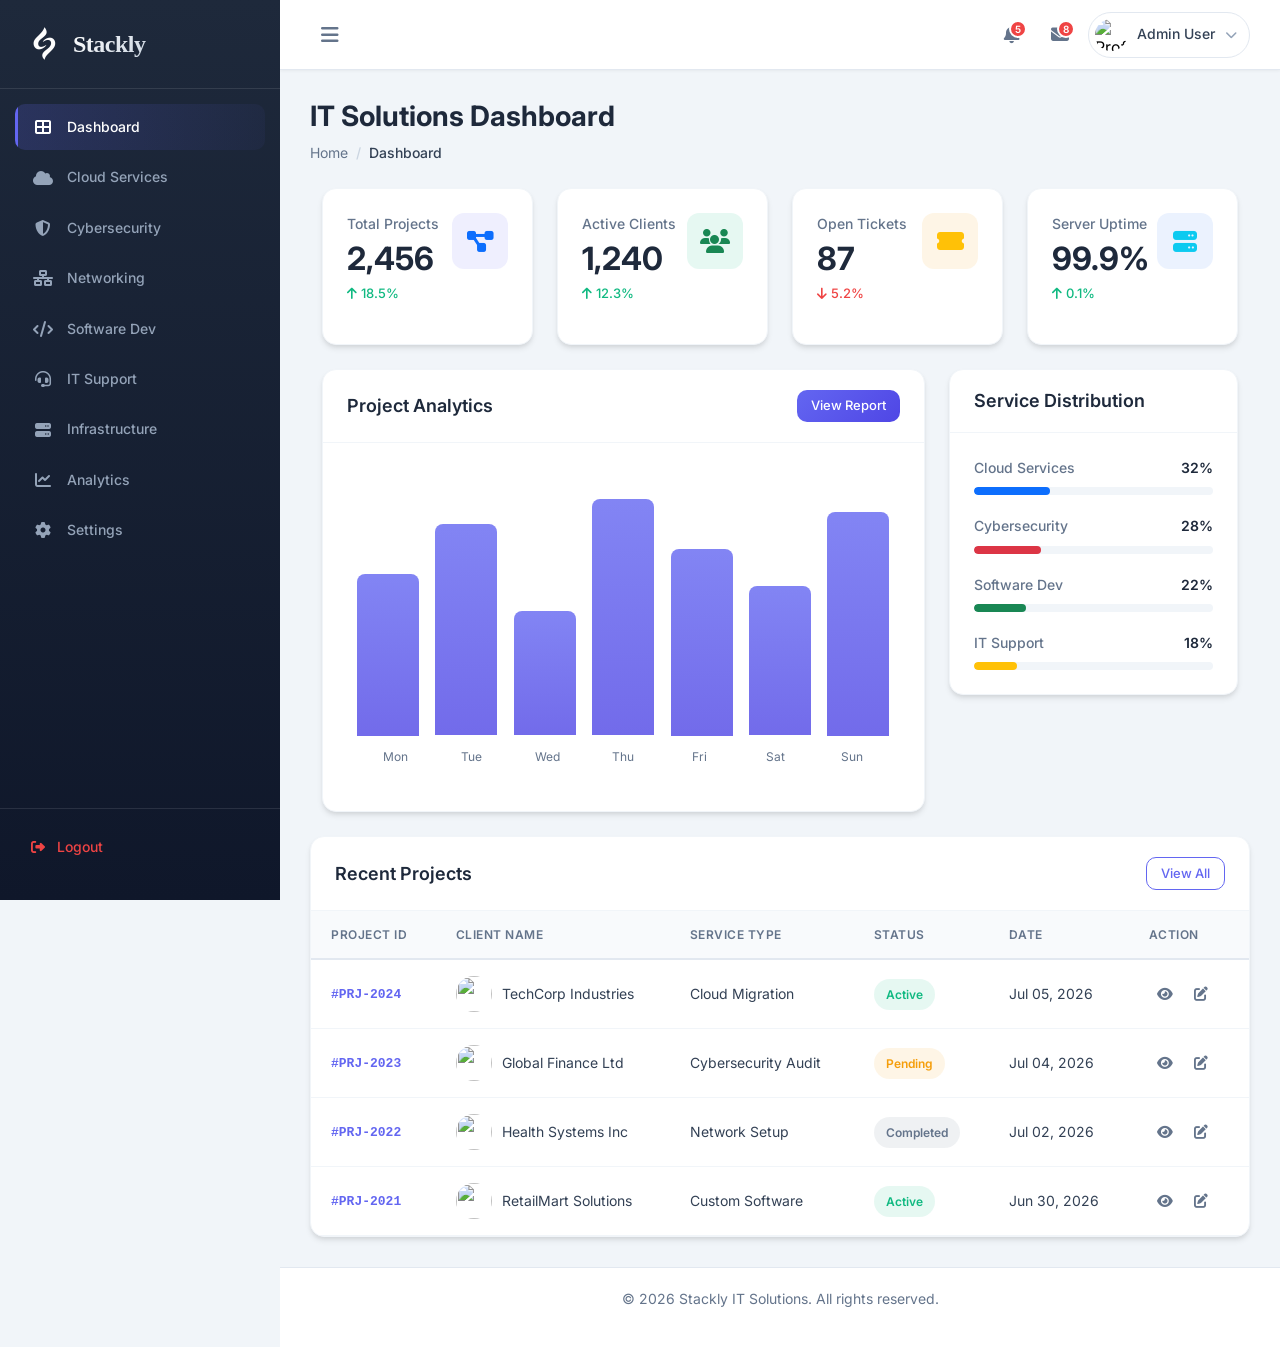
==== commit 852ed003: "Add files via upload" ====
--- a/admin-dashboard.html
+++ b/admin-dashboard.html
@@ -2529,7 +2529,7 @@
         <nav class="sidebar-nav">
             <ul class="sidebar-menu">
                 <li class="menu-item active" data-section="dashboard"><a href="#" class="menu-link"><i class="fas fa-th-large menu-icon"></i><span class="menu-text">Dashboard</span></a></li>
-                <li class="menu-item" data-section="projects"><a href="#" class="menu-link"><i class="fas fa-project-diagram menu-icon"></i><span class="menu-text">Projects</span></a></li>
+                <!-- <li class="menu-item" data-section="projects"><a href="#" class="menu-link"><i class="fas fa-project-diagram menu-icon"></i><span class="menu-text">Projects</span></a></li> -->
                 <li class="menu-item" data-section="cloud-services"><a href="#" class="menu-link"><i class="fas fa-cloud menu-icon"></i><span class="menu-text">Cloud Services</span></a></li>
                 <li class="menu-item" data-section="cybersecurity"><a href="#" class="menu-link"><i class="fas fa-shield-alt menu-icon"></i><span class="menu-text">Cybersecurity</span></a></li>
                 <li class="menu-item" data-section="networking"><a href="#" class="menu-link"><i class="fas fa-network-wired menu-icon"></i><span class="menu-text">Networking</span></a></li>
@@ -2645,7 +2645,7 @@
                     </div>
                 </div>
             </section>
-            <section class="content-section" id="projects">
+             <!-- <section class="content-section" id="projects">
                 <div class="section-header"><h1 class="section-title">Projects Overview</h1><nav aria-label="breadcrumb"><ol class="breadcrumb"><li class="breadcrumb-item"><a href="404.html">Home</a></li><li class="breadcrumb-item active">Projects</li></ol></nav></div>
                 <div class="row g-4">
                     <div class="col-md-6 col-lg-3"><div class="category-card"><div class="category-icon bg-primary-soft"><i class="fas fa-cloud text-primary"></i></div><h4>Cloud Migration</h4><p>AWS, Azure, and Google Cloud migration services.</p><a href="404.html" class="btn btn-outline-primary btn-sm">Explore</a></div></div>
@@ -2653,7 +2653,7 @@
                     <div class="col-md-6 col-lg-3"><div class="category-card"><div class="category-icon bg-success-soft"><i class="fas fa-code text-success"></i></div><h4>Custom Software</h4><p>Web, mobile, and enterprise app development.</p><a href="404.html" class="btn btn-outline-success btn-sm">Explore</a></div></div>
                     <div class="col-md-6 col-lg-3"><div class="category-card"><div class="category-icon bg-warning-soft"><i class="fas fa-network-wired text-warning"></i></div><h4>Network Setup</h4><p>Infrastructure design and LAN/WAN optimization.</p><a href="404.html" class="btn btn-outline-warning btn-sm">Explore</a></div></div>
                 </div>
-            </section>
+            </section>  -->
             <section class="content-section" id="cloud-services">
                 <div class="section-header"><h1 class="section-title">Cloud Services</h1><nav aria-label="breadcrumb"><ol class="breadcrumb"><li class="breadcrumb-item"><a href="404.html">Home</a></li><li class="breadcrumb-item"><a href="404.html">Services</a></li><li class="breadcrumb-item active">Cloud Services</li></ol></nav></div>
                 <div class="content-card">
